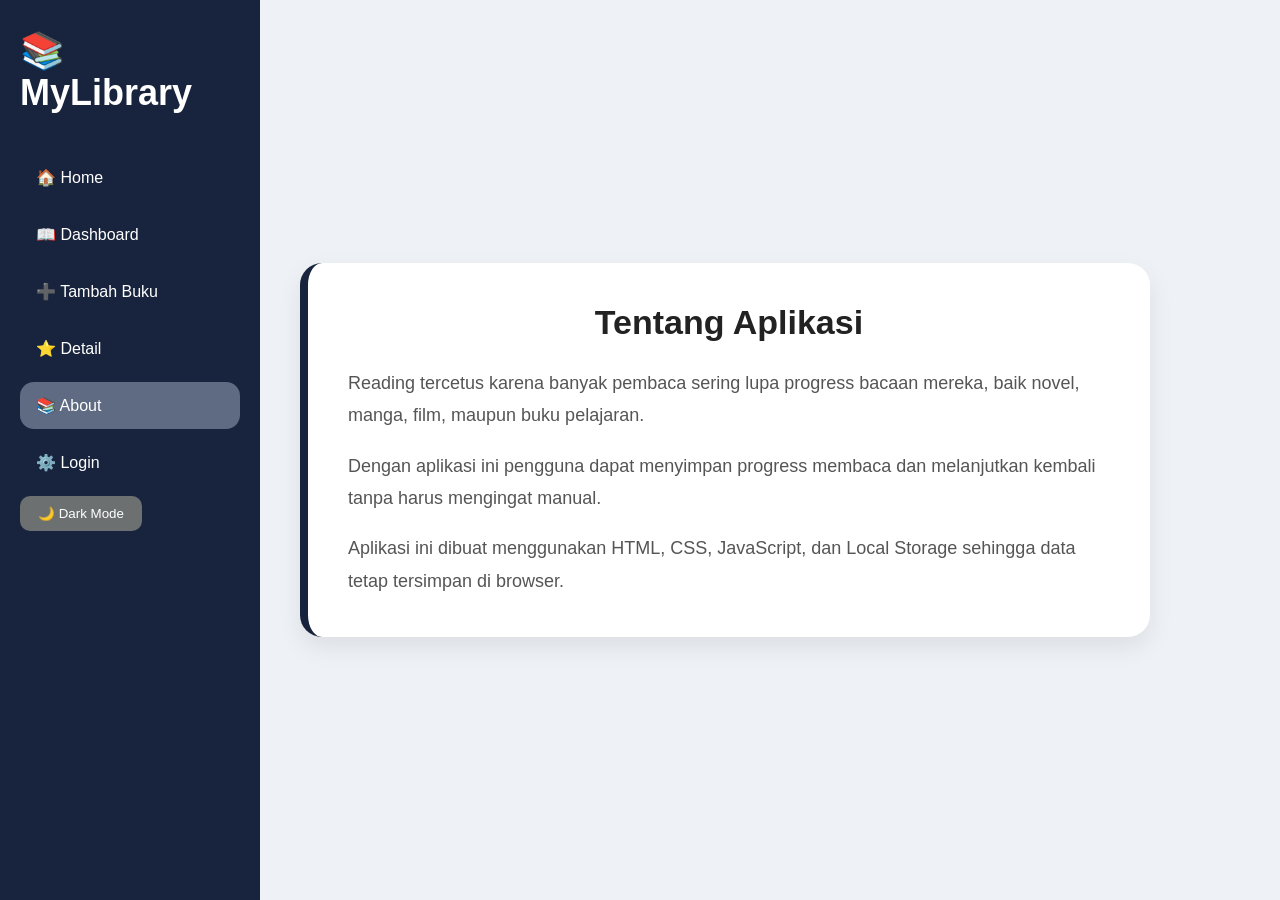
==== about.html @ d9b894ba "fix bug dark mode 	modified:   about.html 	modified:   add-book.html 	modified:   assets/css/style.c" ====
<!DOCTYPE html>
<html lang="id">

<head>
    <meta charset="UTF-8">
    <meta name="viewport" content="width=device-width, initial-scale=1.0">
    <title>About Reading</title>

    <link rel="stylesheet" href="assets/css/style.css">
</head>

<body class="about-page">

    <!-- Sidebar -->
    <div class="sidebar">

        <h1 class="logo">📚 MyLibrary</h1>

        <a href="index.html" class="menu">
            🏠 Home
        </a>

        <a href="dashboard.html" class="menu">
            📖 Dashboard
        </a>

        <a href="add-book.html" class="menu">
            ➕ Tambah Buku
        </a>

        <a href="detail-book.html" class="menu">
            ⭐ Detail
        </a>

        <a href="about.html" class="menu active">
            📚 About
        </a>

        <a href="login.html" class="menu">
            ⚙️ Login
        </a>
        
        <button class="dark-btn" onclick="toggleDarkMode()">
      🌙 Dark Mode
    </button>

    </div>

    <!-- Main Content -->
    <div class="main-content">

        <div class="about-container">

            <div class="about-card">

                <h2>Tentang Aplikasi</h2>

                <p>
                    Reading tercetus karena banyak pembaca sering lupa
                    progress bacaan mereka, baik novel, manga,
                    film, maupun buku pelajaran.
                </p>

                <p>
                    Dengan aplikasi ini pengguna dapat menyimpan
                    progress membaca dan melanjutkan kembali
                    tanpa harus mengingat manual.
                </p>

                <p>
                    Aplikasi ini dibuat menggunakan HTML, CSS,
                    JavaScript, dan Local Storage sehingga data
                    tetap tersimpan di browser.
                </p>

            </div>

        </div>

    </div>
    <script src="assets/js/script.js"></script>

</body>
---- assets/css/style.css ----
/* ========= GLOBAL / SEMUA HALAMAN ========= */

* {
  margin: 0;
  padding: 0;
  box-sizing: border-box;
   
}

body {
  margin: 0;
  font-family: 'Poppins', sans-serif;
  background: #f4f4f4;
  color: #222;
  transition: background 0.3s ease, color 0.3s ease;
}
a {
  text-decoration: none;
}

button {
  cursor: pointer;
}



/* ========= NAVBAR / SEMUA HALAMAN ========= */

.navbar {
  background: #6d7071;
  color: #090450;
  padding: 18px 8%;
  display: flex;
  justify-content: space-between;
  align-items: center;
}

.navbar h1 {
  font-size: 24px;
}

.navbar a {
  color: #4b4c51;
  margin-left: 20px;
  font-weight: bold;
}

.navbar a:hover {
  color: #ffd166;
}

/* ========= index.html ========= */
body {
  margin: 0;
  font-family: sans-serif;
  background: #f4f4f4;
}

.sidebar {
  width: 250px;
  height: 100vh;
  background: #162447;
  position: fixed;
  left: 0;
  top: 0;
  padding: 20px;
}

.main-content.home-page {
  margin-left: 250px;              
  width: calc(100% - 250px);
  display: flex;
  flex-direction: column;          
  align-items: center;             
  padding: 60px 40px;
  gap: 40px;                       
}

.hero {
  width: 100%;
  max-width: 900px;                
  background: linear-gradient(135deg, #f6f3ee, #d8c3a5);
  padding: 50px 40px;
  border-radius: 22px;             
  text-align: center;
  box-shadow: 0 10px 25px rgba(0,0,0,0.05);
}

.hero-text {
  max-width: 800px;
  margin: 0 auto;
}

.hero h2 {
  font-size: 48px;                
  line-height: 1.2;
  margin-bottom: 20px;
  color: #1f2a44;
}

.hero p {
  font-size: 18px;                
  line-height: 1.6;
  margin-bottom: 30px;
  color: #444;
}

.btn {
  display: inline-block;
  background: #162447;             
  color: white;
  padding: 14px 35px;
  border-radius: 30px;
  text-decoration: none;
  font-weight: bold;
}

.features {
  width: 100%;
  max-width: 900px;
  display: flex;
  justify-content: center;
  gap: 20px;
  flex-wrap: wrap;                 
  padding: 0;                      
}

.card {
  flex: 1;
  min-width: 250px;                
  max-width: 280px;
  min-height: 200px;
  background: white;
  padding: 25px;
  border-radius: 20px;
  box-shadow: 0 5px 15px rgba(0,0,0,0.08);
}
.card h3 {
  margin-bottom: 12px; 
}
.card p {
  line-height: 1.5;
}

/* ========= ANIMASI INDEX ========= */

/* hero muncul perlahan */
.hero-text {
  animation: fadeUp 1s ease;
}

/* animasi title */
.hero h2 {
  animation: slideDown 1s ease;
}

/* animasi paragraf */
.hero p {
  animation: fadeIn 1.5s ease;
}

/* tombol animasi */
.btn {
  display: inline-block;
  transition: 0.3s;
  animation: zoomIn 1.2s ease;
}

.btn:hover {
  transform: translateY(-4px) scale(1.05);
  box-shadow: 0 8px 18px rgba(0,0,0,0.2);
}

/* animasi card */
.card {
  transition: 0.4s;
  animation: fadeUp 1s ease;
}

.card:hover {
  transform: translateY(-10px);
  box-shadow: 0 12px 24px rgba(0,0,0,0.15);
}

/* animasi muncul bergantian */
.features .card:nth-child(1) {
  animation-delay: 0.2s;
}

.features .card:nth-child(2) {
  animation-delay: 0.4s;
}

.features .card:nth-child(3) {
  animation-delay: 0.6s;
}

.features .card:nth-child(4) {
  animation-delay: 0.8s;
}

/* supaya delay bekerja */
.features .card {
  opacity: 0;
  animation-fill-mode: forwards;
}


/* ========= KEYFRAMES ========= */

/* fade naik */
@keyframes fadeUp {

  from {
    opacity: 0;
    transform: translateY(40px);
  }

  to {
    opacity: 1;
    transform: translateY(0);
  }
}

/* fade biasa */
@keyframes fadeIn {

  from {
    opacity: 0;
  }

  to {
    opacity: 1;
  }
}

/* slide dari atas */
@keyframes slideDown {

  from {
    opacity: 0;
    transform: translateY(-40px);
  }

  to {
    opacity: 1;
    transform: translateY(0);
  }
}

/* zoom */
@keyframes zoomIn {

  from {
    opacity: 0;
    transform: scale(0.8);
  }

  to {
    opacity: 1;
    transform: scale(1);
  }
}


/* ========= login.html ========= */

body.login-page {
  min-height: 100vh;
  background: linear-gradient(135deg, #57595a, #6d7071);
  display: flex;
  justify-content: center;
  align-items: center;
  overflow: hidden;
}

.auth-container {
  position: relative;
  width: 850px;
  height: 520px;
  background: white;
  border-radius: 30px;
  overflow: hidden;
  box-shadow: 0 20px 45px rgba(0, 0, 0, 0.18);
}

.form-box {
  position: absolute;
  top: 0;
  width: 50%;
  height: 100%;
  background: white;
  display: flex;
  justify-content: center;
  align-items: center;
  transition: 0.6s ease-in-out;
}

.form-box form {
  width: 80%;
  text-align: center;
}

.form-box h1 {
  margin-bottom: 25px;
  color: #222;
}

.form-box input {
  width: 100%;
  padding: 14px 18px;
  margin: 9px 0;
  border: none;
  outline: none;
  border-radius: 12px;
  background: #f1f1f1;
}



.form-box button:hover,
.toggle-panel button:hover {
  transform: scale(1.05);
}

.sign-in {
  left: 0;
  z-index: 2;
}

.sign-up {
  left: 0;
  opacity: 0;
  z-index: 1;
}

.auth-container.active .sign-in {
  transform: translateX(100%);
  opacity: 0;
}

.auth-container.active .sign-up {
  transform: translateX(100%);
  opacity: 1;
  z-index: 5;
}

.toggle-box {
  position: absolute;
  left: 50%;
  width: 50%;
  height: 100%;
  overflow: hidden;
  transition: 0.6s ease-in-out;
  z-index: 10;
  border-radius: 120px 0 0 120px;
}

.auth-container.active .toggle-box {
  transform: translateX(-100%);
  border-radius: 0 120px 120px 0;
}

.toggle-panel {
  position: absolute;
  width: 100%;
  height: 100%;
  background: linear-gradient(135deg, #6d7071, #6d7071);
  color: white;
  display: flex;
  flex-direction: column;
  justify-content: center;
  align-items: center;
  text-align: center;
  padding: 40px;
  transition: 0.6s ease-in-out;
}

.toggle-panel h1 {
  font-size: 34px;
  margin-bottom: 15px;
}

.toggle-panel p {
  line-height: 1.6;
  margin-bottom: 10px;
}

.toggle-panel button {
  background: #ffd166;
  color: #222;
}

.toggle-left {
  transform: translateX(-100%);
}

.auth-container.active .toggle-left {
  transform: translateX(0);
}

.toggle-right {
  right: 0;
  transform: translateX(0);
}

.auth-container.active .toggle-right {
  transform: translateX(100%);
}

.message {
  margin-top: 12px;
  font-size: 14px;
}

.success {
  color: green;
}

.error {
  color: red;
}

@media (max-width: 768px) {
  .auth-container {
    width: 92%;
    height: 620px;
  }

  .form-box {
    width: 100%;
    height: 65%;
  }

  .sign-in,
  .sign-up {
    left: 0;
  }

  .auth-container.active .sign-in {
    transform: translateY(100%);
  }

  .auth-container.active .sign-up {
    transform: translateY(100%);
  }

  .toggle-box {
    left: 0;
    top: 65%;
    width: 100%;
    height: 35%;
    border-radius: 80px 80px 0 0;
  }

  .auth-container.active .toggle-box {
    transform: translateY(-185%);
    border-radius: 0 0 80px 80px;
  }
}
/* ========= LOGIN BUTTON FIX ========= */

.form-box button {
  width: 100%;
  padding: 14px;
  margin-top: 15px;

  border: none;
  border-radius: 12px;

  background: #162447;
  color: white;

  font-size: 16px;
  font-weight: 600;

  cursor: pointer;

  transition: all 0.3s ease;
  letter-spacing: 0.5px;
}

/* hover login button */
.form-box button:hover {
  background: #243252;
  transform: translateY(-2px);
  box-shadow: 0 8px 18px rgba(0,0,0,0.15);
}

/* active click */
.form-box button:active {
  transform: scale(0.98);
}
/* ========= SIGN UP BUTTON (TEMPLATE PANEL) ========= */

.toggle-panel button {
  margin-top: 20px;
  padding: 12px 28px;

  border: none;
  border-radius: 30px;

  background: linear-gradient(135deg, #ffd166, #ffb703);
  color: #1a1a1a;

  font-size: 15px;
  font-weight: 700;
  letter-spacing: 0.5px;

  cursor: pointer;

  transition: all 0.3s ease;

  box-shadow: 0 10px 20px rgba(255, 209, 102, 0.25);
}
.toggle-panel button:hover {
  transform: translateY(-3px) scale(1.05);
  box-shadow: 0 14px 30px rgba(255, 209, 102, 0.35);
  filter: brightness(1.05);
}
/* ========= dashboard.html ========= */

* {
  margin: 0;
  padding: 0;
  box-sizing: border-box;
  font-family: 'Poppins', sans-serif;
}

body {
  display: flex;
  background: #f3f5f9;
  color: #1e293b;
  transition: 0.3s ease;
}


.sidebar {
  width: 260px;
  min-height: 100vh;
  background: #1e293b;
  padding: 25px;
  color: white;
  position: fixed;
  left: 0;
  top: 0;
}

.logo {
  font-size: 30px;
  font-weight: 700;
  margin-bottom: 35px;
}

.menu {
  display: flex;
  align-items: center;
  gap: 12px;
  padding: 14px 16px;
  margin-bottom: 10px;
  border-radius: 12px;
  color: white;
  text-decoration: none;
  transition: 0.25s;
}

.menu:hover,
.menu.active {
  background: linear-gradient(135deg, #4b5563, #6b7280);
}

.main {
  margin-left: 260px;
  width: calc(100% - 260px);
  padding: 30px;
}

.topbar {
  display: flex;
  justify-content: space-between;
  align-items: center;
  background: white;
  padding: 22px 28px;
  border-radius: 22px;
  margin-bottom: 25px;
  box-shadow: 0 10px 25px rgba(0,0,0,0.05);
}



.topbar h2 {
  font-size: 28px;
}


.cards {
  display: grid;
  grid-template-columns: repeat(auto-fit, minmax(220px, 1fr));
  gap: 20px;
  margin-bottom: 30px;
}

.card {
  background: white;
  border-radius: 22px;
  padding: 25px;
  box-shadow: 0 10px 25px rgba(0,0,0,0.05);
  position: relative;
  overflow: hidden;
  transition: 0.3s;
}

.card:hover {
  transform: translateY(-5px);
}

.card::before {
  content: "";
  width: 8px;
  height: 100%;
  position: absolute;
  left: 0;
  top: 0;
}

.green::before { background: #4b5563; }
.blue::before { background: #6b7280; }
.orange::before { background: #9ca3af; }
.pink::before { background: #374151; }

.card h1 {
  font-size: 38px;
  margin-bottom: 10px;
}

.table-section {
  background: white;
  padding: 25px;
  border-radius: 22px;
  box-shadow: 0 10px 25px rgba(0,0,0,0.05);
  margin-bottom: 30px;
}

.section-title {
  display: flex;
  justify-content: space-between;
  align-items: center;
  margin-bottom: 20px;
}

.search-box {
  width: 100%;
  padding: 14px 18px;
  border-radius: 14px;
  border: 1px solid #dbe3ef;
  margin-bottom: 20px;
  font-size: 15px;
}

table {
  width: 100%;
  border-collapse: collapse;
  overflow: hidden;
  border-radius: 16px;
}

th {
  background: linear-gradient(135deg, #4b5563, #6b7280);
  color: white;
  padding: 16px;
  text-align: left;
}

td {
  padding: 16px;
  border-bottom: 1px solid #e2e8f0;
}

tr:hover {
  background: rgba(107,114,128,0.08);
}

.book {
  display: flex;
  align-items: center;
  gap: 14px;
}

.book img {
  width: 55px;
  height: 75px;
  border-radius: 10px;
  object-fit: cover;
}

.badge {
  padding: 7px 12px;
  border-radius: 30px;
  font-size: 12px;
  font-weight: 600;
  display: inline-block;
}

.done {
  background: rgba(75,85,99,0.15);
  color: #4b5563;
}

.reading {
  background: rgba(107,114,128,0.15);
  color: #6b7280;
}

.wishlist {
  background: rgba(156,163,175,0.18);
  color: #6b7280;
}

.actions button {
  border: none;
  background: #e2e8f0;
  width: 36px;
  height: 36px;
  border-radius: 10px;
  margin-right: 8px;
  cursor: pointer;
  transition: 0.2s;
}

.actions button:hover {
  transform: scale(1.08);
}

.charts {
  display: grid;
  grid-template-columns: repeat(auto-fit, minmax(300px, 1fr));
  gap: 20px;
}

.chart-box {
  background: white;
  padding: 25px;
  border-radius: 22px;
  box-shadow: 0 10px 25px rgba(0,0,0,0.05);
}

.progress-wrap {
  margin-top: 8px;
}

.progress-bar {
  width: 100%;
  height: 10px;
  background: #e2e8f0;
  border-radius: 20px;
  overflow: hidden;
  margin-top: 8px;
}

.progress {
  height: 100%;
  background: linear-gradient(90deg, #4b5563, #6b7280);
}

@media(max-width: 900px) {
  .sidebar {
    width: 100%;
    min-height: auto;
    position: relative;
  }

  body {
    flex-direction: column;
  }

  .main {
    margin-left: 0;
    width: 100%;
  }

  .topbar {
    flex-direction: column;
    gap: 16px;
    align-items: flex-start;
  }

  table {
    display: block;
    overflow-x: auto;
  }
}


/* ========= add-book.html ========= */

.form-card {
  background: white;
  padding: 30px;
  border-radius: 18px;
  box-shadow: 0 5px 15px rgba(0,0,0,0.08);
}

.form-card h2 {
  text-align: center;
  margin-bottom: 20px;
}

.form-card input,
.form-card select {
  width: 100%;
  padding: 12px;
  margin: 10px 0;
  border-radius: 10px;
  border: 1px solid #ccc;
}

.form-card button {
  width: 100%;
  padding: 12px;
  background: #6d7071;
  color: white;
  border: none;
  border-radius: 10px;
  margin-top: 10px;
}

.form-card button:hover {
  background: #6d7071;
}
  /* SELECT */

.form-card select {

  width: 100%;
  padding: 15px;

  margin-bottom: 18px;

  border: 1px solid #dcdcdc;
  border-radius: 12px;

  font-size: 16px;

  outline: none;

  background: white;

  transition: 0.3s;
}

.form-card select:focus {

  border-color: #18243d;

  box-shadow:
    0 0 5px rgba(24,36,61,0.2);
}


/* ========= about.html ========= */

body.about-page{
  background:#eef1f5;
  min-height:100vh;
  font-family:Poppins,sans-serif;
}

/* SIDEBAR */
.sidebar{
  width:260px;
  height:100vh;
  background:#18243d;
  position:fixed;
  top:0;
  left:0;
  padding:30px 20px;
}

.logo{
  color:white;
  margin-bottom:40px;
  font-size:36px;
}

.menu{
  display:block;
  color:white;
  text-decoration:none;
  padding:14px 16px;
  margin:10px 0;
  border-radius:14px;
  transition:0.3s;
  font-weight:500;
}

.menu:hover,
.menu.active{
  background:#5f6b82;
}

/* MAIN CONTENT */
.main-content{
  margin-left:260px;
  min-height:100vh;

  display:flex;
  justify-content:center;
  align-items:center;

  padding:40px;
}

/* ABOUT CONTAINER */
.about-container{
  width:100%;
  display:flex;
  justify-content:center;
}

/* CARD */
.about-card{
  width:100%;
  max-width:850px;

  background:white;
  padding:40px;
  border-radius:22px;

  box-shadow:0 10px 25px rgba(0,0,0,0.08);

  border-left:8px solid #18243d;

  transition:0.3s;
}

.about-card:hover{
  transform:translateY(-4px);
}

.about-card h2{
  text-align:center;
  font-size:34px;
  margin-bottom:25px;
  color:#222;
}

.about-card p{
  margin-top:18px;
  font-size:18px;
  line-height:1.8;
  color:#555;
}


}

.dark-btn:hover{
  transform:scale(1.03);
  background:#243252;
}

/* RESPONSIVE */
@media (max-width:768px){

  .sidebar{
    width:100%;
    height:auto;
    position:relative;
  }

  .main-content{
    margin-left:0;
    padding:20px;
  }

  .about-card{
    padding:25px;
  }

  .about-card h2{
    font-size:28px;
  }

  .about-card p{
    font-size:16px;
  }
}


/* ========= PASSWORD BOX ========= */

.password-box {
  position: relative;
}

.password-box span {
  position: absolute;
  right: 15px;
  top: 50%;
  transform: translateY(-50%);
  cursor: pointer;
}

/* ========= RESPONSIVE / MOBILE ========= */

@media (max-width: 768px) {

  .navbar {
    flex-direction: column;
    gap: 12px;
  }

  .hero h2 {
    font-size: 32px;
  }

  .features {
    grid-template-columns: 1fr;
  }

}

/* ADD BOOK PAGE */
body.add-book-page {
  background: #eef1f5;
  min-height: 100vh;
  display: flex; 
}

/* MAIN CONTENT  */
body.add-book-page .main-content {
  margin-left: 260px;          
  width: calc(100% - 260px);   
  min-height: 100vh;           
  
  display: flex;
  justify-content: center;    
  align-items: center;        
  
  padding: 40px;              
}

/* CONTAINER */
.add-book-container {
  width: 100%;
  display: flex;
  justify-content: center;     
  align-items: center;
}

/* FORM CARD */
.form-card {
  width: 100%;
  max-width: 500px;           
  background: white;
  padding: 40px;
  border-radius: 22px;
  box-shadow: 0 10px 25px rgba(0,0,0,0.08);
  border-left: 8px solid #18243d;
}

/* INPUT */
.form-card input{
  width:100%;
  padding:15px;

  margin-bottom:18px;

  border:1px solid #dcdcdc;
  border-radius:12px;

  font-size:16px;

  outline:none;

  transition:0.3s;
}

.form-card input:focus{
  border-color:#18243d;
  box-shadow:0 0 5px rgba(24,36,61,0.2);
}

/* BUTTON */
.form-card button{
  width:100%;

  padding:15px;

  border:none;
  border-radius:12px;

  background:#18243d;
  color:white;

  font-size:16px;
  font-weight:bold;

  cursor:pointer;

  transition:0.3s;
}

.form-card button:hover{
  background:#243252;
  transform:translateY(-2px);
}
.dark-btn {
  padding: 10px 18px;
  border: none;
  border-radius: 10px;
  background: #6d7071;
  color: white;
  cursor: pointer;
  transition: 0.3s;
}

.dark-btn:hover {
  transform: scale(1.03);
  background: #243252;
}

/* RESPONSIVE */
@media (max-width:768px){

  .sidebar{
    width:100%;
    height:auto;
    position:relative;
  }

  .main-content{
    margin-left:0;
    padding:20px;
  }

  .form-card{
    padding:25px;
  }

  .form-card h2{
    font-size:26px;
  }
}

/* =========================
   DETAIL PAGE (KODE BARU)
========================= */

body.detail-page {
  background: #eef1f5;
  min-height: 100vh;
  display: flex;
}

/* MAIN CONTENT */
body.detail-page .main-content {
  margin-left: 260px;          
  width: calc(100% - 260px);   
  min-height: 100vh;           

  display: flex;
  justify-content: center;     
  align-items: center;         

  padding: 40px;               
}

/* CONTAINER */
body.detail-page .detail-container {
  width: 100%;
  display: flex;
  justify-content: center;
  align-items: center;
}

/* CARD  */
.detail-card {
  width: 100%;
  max-width: 500px;            
  background: white;
  padding: 40px;
  border-radius: 24px;         
  box-shadow: 0 12px 30px rgba(0, 0, 0, 0.06); 
  border-left: 8px solid #18243d; 
}

.detail-card h2 {
  text-align: center;
  margin-bottom: 15px;
  font-size: 30px;
  color: #18243d;
  font-weight: bold;
}

.detail-card hr {
  margin-bottom: 25px;
  border: none;
  height: 2px;
  background: #e5e7eb;        
}

/* DETAIL ITEM */
.detail-item {
  display: flex;
  justify-content: space-between;
  align-items: center;
  padding: 14px 0;
  border-bottom: 1px solid #f1f5f9; 
  font-size: 16px;
}

.detail-item span {
  color: #64748b;              
  font-weight: 500;
}

.detail-item strong {
  color: #18243d;
  font-weight: 600;
}

/* BUTTON AREA */
.aksi {
  display: flex;
  gap: 15px;
  margin-top: 30px;
}

/* BUTTON EDIT & HAPUS */
.btn-edit,
.btn-hapus {
  flex: 1;
  padding: 13px;
  border: none;
  border-radius: 12px;
  font-weight: bold;
  font-size: 15px;
  cursor: pointer;
  transition: all 0.3s ease;
  color: white;
}

.btn-edit {
  background: #f59e0b;        
}

.btn-edit:hover {
  background: #d97706;
  transform: translateY(-2px);
  box-shadow: 0 5px 12px rgba(217, 119, 6, 0.2);
}

.btn-hapus {
  background: #ef4444;        
}

.btn-hapus:hover {
  background: #dc2626;
  transform: translateY(-2px);
  box-shadow: 0 5px 12px rgba(220, 38, 38, 0.2);
}

/* BACK BUTTON */
.btn-kembali {
  display: block;
  margin-top: 20px;
  text-align: center;
  text-decoration: none;
  padding: 13px;
  border-radius: 12px;
  background: #18243d;
  color: white;
  font-weight: bold;
  font-size: 15px;
  transition: all 0.3s ease;
}

.btn-kembali:hover {
  background: #243252;
  transform: translateY(-2px);
  box-shadow: 0 5px 12px rgba(24, 36, 61, 0.2);
}

/* RESPONSIVE */
@media (max-width:768px){

  .sidebar{
    width:100%;
    height:auto;
    position:relative;
  }

  .main-content{
    margin-left:0;
    padding:20px;
  }

  .detail-card{
    padding:25px;
  }

  .detail-item{
    flex-direction:column;
    align-items:flex-start;
    gap:8px;
  }

  .aksi{
    flex-direction:column;
  }
}



/* ========= DARK MODE FINAL ========= */

body.dark-mode {
  background: #121212 !important;
  color: #e5e5e5 !important;
}

/* container utama */
body.dark-mode .navbar,
body.dark-mode .topbar,
body.dark-mode .table-section,
body.dark-mode .chart-box,
body.dark-mode .form-card,
body.dark-mode .about-card,
body.dark-mode .detail-card,
body.dark-mode .hero,
body.dark-mode .auth-container,
body.dark-mode .toggle-panel,
body.dark-mode .card {
  background: #1e1e1e !important;
  color: #e5e5e5 !important;
}

/* sidebar */
body.dark-mode .sidebar {
  background: #111827 !important;
}

/* text */
body.dark-mode h1,
body.dark-mode h2,
body.dark-mode h3,
body.dark-mode p,
body.dark-mode span,
body.dark-mode label,
body.dark-mode strong {
  color: #e5e5e5 !important;
}

/* input */
body.dark-mode input,
body.dark-mode select,
body.dark-mode textarea {
  background: #2a2a2a !important;
  color: white !important;
  border: 1px solid #444 !important;
}

/* table */
body.dark-mode table {
  background: #1e1e1e !important;
}

body.dark-mode th {
  background: #374151 !important;
  color: white !important;
}

body.dark-mode td {
  border-color: #333 !important;
}

/* button */
body.dark-mode .btn,
body.dark-mode .dark-btn,
body.dark-mode .form-card button {
  background: #374151 !important;
  color: white !important;
}
/* hover menu */
body.dark-mode .menu:hover,
body.dark-mode .menu.active {
  background: #374151 !important;
}
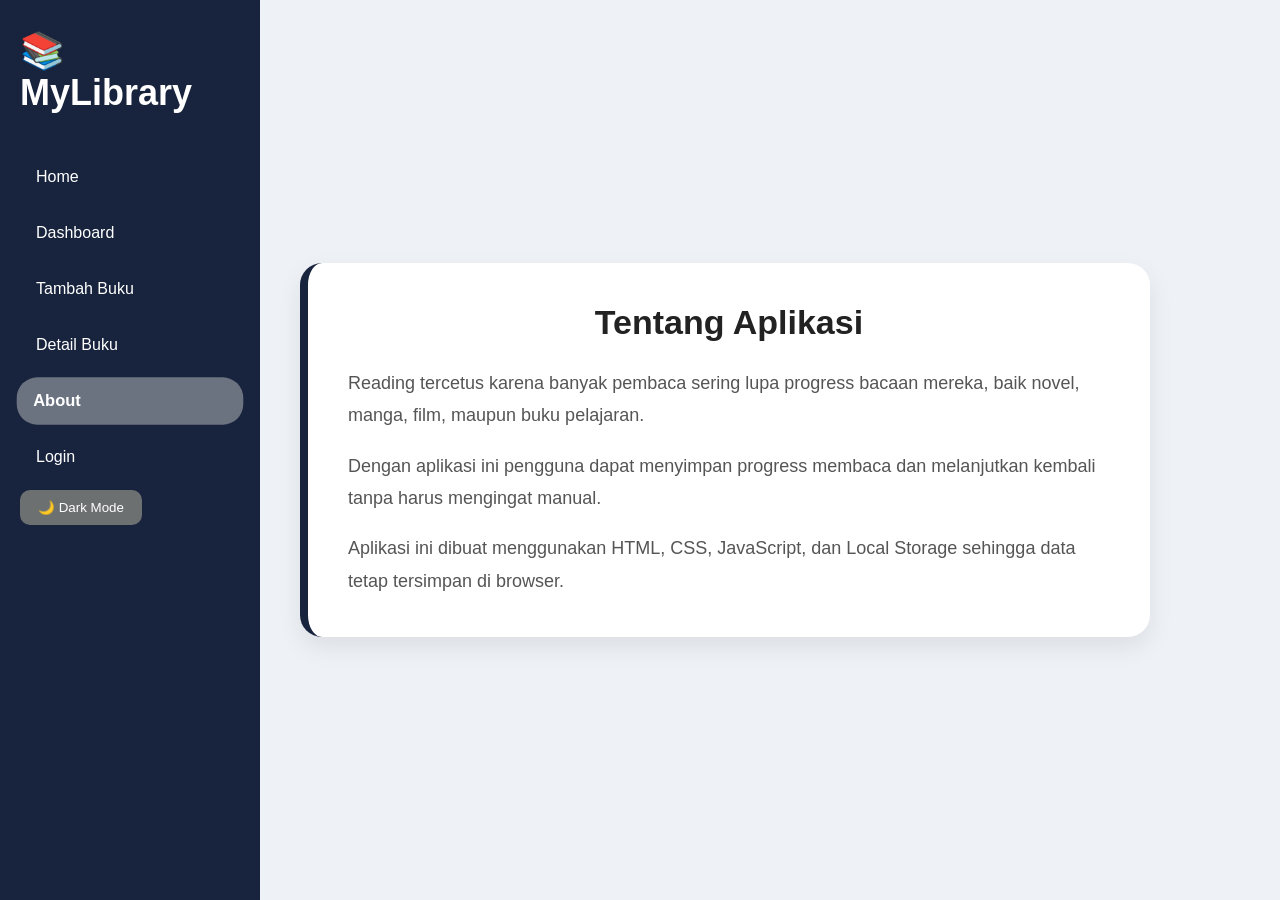
==== commit 993f8218: "perbaikan dashboard" ====
--- a/about.html
+++ b/about.html
@@ -17,27 +17,27 @@
         <h1 class="logo">📚 MyLibrary</h1>
 
         <a href="index.html" class="menu">
-            🏠 Home
+            Home
         </a>
 
         <a href="dashboard.html" class="menu">
-            📖 Dashboard
+            Dashboard
         </a>
 
         <a href="add-book.html" class="menu">
-            ➕ Tambah Buku
+            Tambah Buku
         </a>
 
         <a href="detail-book.html" class="menu">
-            ⭐ Detail
+            Detail Buku
         </a>
 
         <a href="about.html" class="menu active">
-            📚 About
+            About
         </a>
 
         <a href="login.html" class="menu">
-            ⚙️ Login
+            Login
         </a>
         
         <button class="dark-btn" onclick="toggleDarkMode()">
--- a/assets/css/style.css
+++ b/assets/css/style.css
@@ -518,6 +518,8 @@
   box-shadow: 0 14px 30px rgba(255, 209, 102, 0.35);
   filter: brightness(1.05);
 }
+
+
 /* ========= dashboard.html ========= */
 
 * {
@@ -558,15 +560,21 @@
   gap: 12px;
   padding: 14px 16px;
   margin-bottom: 10px;
-  border-radius: 12px;
+  border-radius: 20px;
   color: white;
   text-decoration: none;
   transition: 0.25s;
-}
-
-.menu:hover,
+  font-weight: 500;
+}
+
+/* MENU AKTIF */
 .menu.active {
-  background: linear-gradient(135deg, #4b5563, #6b7280);
+  background: #6b7280;
+}
+
+/* HOVER */
+.menu:hover {
+  background: #4b5563;
 }
 
 .main {
@@ -717,14 +725,68 @@
 }
 
 .actions button {
+
   border: none;
-  background: #e2e8f0;
-  width: 36px;
-  height: 36px;
-  border-radius: 10px;
-  margin-right: 8px;
+
+  padding: 10px 16px;
+
+  border-radius: 12px;
+
   cursor: pointer;
-  transition: 0.2s;
+
+  transition: 0.25s ease;
+
+  font-size: 13px;
+
+  font-weight: 600;
+
+  color: white;
+
+  min-width: 80px;
+}
+
+/* DETAIL BUTTON */
+
+.btn-detail {
+
+  background: linear-gradient(
+    135deg,
+    #4b5563,
+    #6b7280
+  );
+}
+
+.btn-detail:hover {
+
+  transform: translateY(-2px);
+
+  opacity: 0.9;
+}
+
+.btn-detail:hover {
+  background: #4b5563 !important;
+}
+
+/* DELETE BUTTON */
+
+.btn-delete {
+
+  background: linear-gradient(
+    135deg,
+    #ef4444,
+    #dc2626
+  );
+}
+
+.btn-delete:hover {
+
+  transform: translateY(-2px);
+
+  opacity: 0.9;
+}
+
+.btn-delete:hover {
+  background: #dc2626 !important;
 }
 
 .actions button:hover {
@@ -760,6 +822,58 @@
 .progress {
   height: 100%;
   background: linear-gradient(90deg, #4b5563, #6b7280);
+}
+
+#undoBox {
+  margin-bottom: 18px;
+}
+
+.undo-alert {
+  background: #1e293b;
+  color: white;
+
+  padding: 14px 18px;
+
+  border-radius: 14px;
+
+  display: flex;
+  justify-content: space-between;
+  align-items: center;
+
+  animation: fadeIn 0.3s ease;
+}
+
+.undo-alert button {
+  background: white;
+  color: #1e293b;
+
+  border: none;
+
+  padding: 8px 14px;
+
+  border-radius: 10px;
+
+  cursor: pointer;
+
+  font-weight: 600;
+}
+
+.undo-alert button:hover {
+  opacity: 0.85;
+}
+
+@keyframes fadeIn {
+
+  from {
+    opacity: 0;
+    transform: translateY(-5px);
+  }
+
+  to {
+    opacity: 1;
+    transform: translateY(0);
+  }
+
 }
 
 @media(max-width: 900px) {
@@ -893,9 +1007,14 @@
   font-weight:500;
 }
 
-.menu:hover,
 .menu.active{
-  background:#5f6b82;
+  background:#6b7280;
+  border-radius:20px;
+}
+
+.menu:hover{
+  background:#4b5563;
+  border-radius:20px;
 }
 
 /* MAIN CONTENT */
@@ -1320,39 +1439,49 @@
   color: #e5e5e5 !important;
 }
 
-/* container utama */
-body.dark-mode .navbar,
+/* CARD & CONTAINER */
 body.dark-mode .topbar,
 body.dark-mode .table-section,
 body.dark-mode .chart-box,
 body.dark-mode .form-card,
 body.dark-mode .about-card,
 body.dark-mode .detail-card,
-body.dark-mode .hero,
-body.dark-mode .auth-container,
-body.dark-mode .toggle-panel,
-body.dark-mode .card {
-  background: #1e1e1e !important;
+body.dark-mode .card,
+body.dark-mode .auth-container {
+  background-color: #1e1e1e !important;
   color: #e5e5e5 !important;
 }
 
-/* sidebar */
+/* HERO */
+body.dark-mode .hero {
+  background: linear-gradient(135deg, #1f2937, #111827) !important;
+  color: white !important;
+}
+
+/* TOGGLE PANEL LOGIN */
+body.dark-mode .toggle-panel {
+  background: linear-gradient(135deg, #111827, #1f2937) !important;
+  color: white !important;
+}
+
+/* SIDEBAR */
 body.dark-mode .sidebar {
   background: #111827 !important;
 }
 
-/* text */
+/* TEXT */
 body.dark-mode h1,
 body.dark-mode h2,
 body.dark-mode h3,
 body.dark-mode p,
 body.dark-mode span,
 body.dark-mode label,
-body.dark-mode strong {
+body.dark-mode strong,
+body.dark-mode a {
   color: #e5e5e5 !important;
 }
 
-/* input */
+/* INPUT */
 body.dark-mode input,
 body.dark-mode select,
 body.dark-mode textarea {
@@ -1361,7 +1490,7 @@
   border: 1px solid #444 !important;
 }
 
-/* table */
+/* TABLE */
 body.dark-mode table {
   background: #1e1e1e !important;
 }
@@ -1375,15 +1504,27 @@
   border-color: #333 !important;
 }
 
-/* button */
+/* BUTTON */
 body.dark-mode .btn,
 body.dark-mode .dark-btn,
 body.dark-mode .form-card button {
   background: #374151 !important;
   color: white !important;
 }
-/* hover menu */
+
+/* MENU */
 body.dark-mode .menu:hover,
 body.dark-mode .menu.active {
   background: #374151 !important;
+}
+
+/* TAMBAHAN */
+.menu {
+  font-weight: 500;
+  transform: scale(1);
+}
+
+.menu.active {
+  font-weight: 700;
+  transform: scale(1.03);
 }
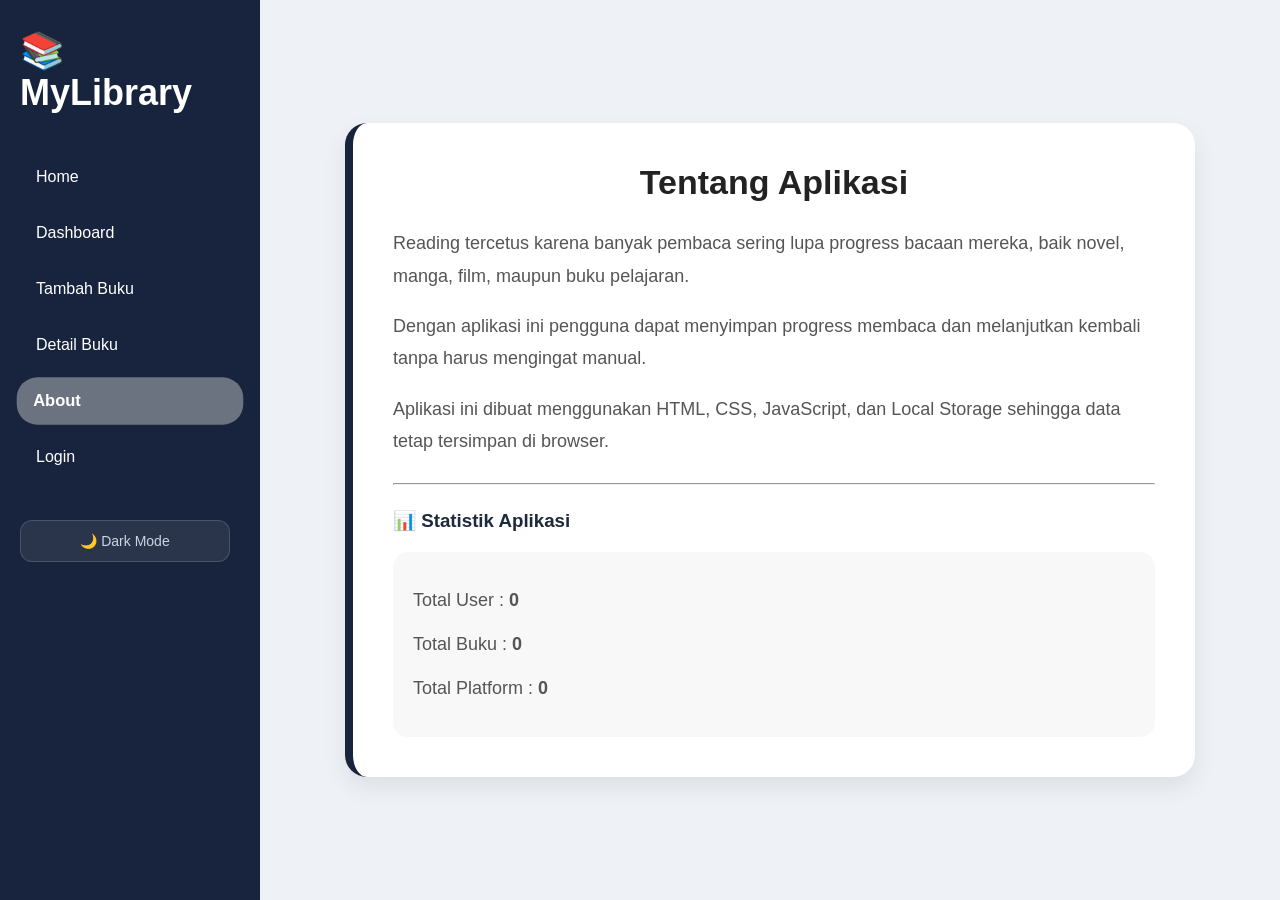
==== commit 4e2372e7: "tambah fitur" ====
--- a/about.html
+++ b/about.html
@@ -73,6 +73,23 @@
                     tetap tersimpan di browser.
                 </p>
 
+                <hr style="margin:25px 0;">
+
+                <h3>📊 Statistik Aplikasi</h3>
+
+                <div class="about-stats">
+
+                <p>Total User :
+                <strong id="totalUser">0</strong></p>
+
+                <p>Total Buku :
+                <strong id="totalBook">0</strong></p>
+
+                <p>Total Platform :
+                <strong id="totalPlatform">0</strong></p>
+
+                </div>
+
             </div>
 
         </div>
--- a/assets/css/style.css
+++ b/assets/css/style.css
@@ -79,7 +79,7 @@
 .hero {
   width: 100%;
   max-width: 900px;                
-  background: linear-gradient(135deg, #f6f3ee, #d8c3a5);
+  background: linear-gradient(135deg, #f8fafc, #e2e8f0);
   padding: 50px 40px;
   border-radius: 22px;             
   text-align: center;
@@ -268,10 +268,28 @@
 body.login-page {
   min-height: 100vh;
   background: linear-gradient(135deg, #57595a, #6d7071);
+  overflow: hidden;
+ 
+}
+.login-wrapper {
+  margin-left: 260px;
+  width: calc(100% - 260px);
+  min-height: 100vh;
+
   display: flex;
   justify-content: center;
   align-items: center;
-  overflow: hidden;
+
+  padding: 30px;
+}
+@media (max-width: 768px) {
+
+  .login-wrapper {
+    margin-left: 0;
+    width: 100%;
+    padding: 20px;
+  }
+
 }
 
 .auth-container {
@@ -520,6 +538,13 @@
 }
 
 
+input::-ms-reveal,
+input::-ms-clear {
+  display: none;
+}
+.password-box span {
+  user-select: none;
+}
 /* ========= dashboard.html ========= */
 
 * {
@@ -1018,8 +1043,9 @@
 }
 
 /* MAIN CONTENT */
-.main-content{
+body.about-page .main-content{
   margin-left:260px;
+  width: calc(100% - 260px);
   min-height:100vh;
 
   display:flex;
@@ -1034,6 +1060,7 @@
   width:100%;
   display:flex;
   justify-content:center;
+  align-items:center;
 }
 
 /* CARD */
@@ -1225,18 +1252,28 @@
   transform:translateY(-2px);
 }
 .dark-btn {
-  padding: 10px 18px;
-  border: none;
-  border-radius: 10px;
-  background: #6d7071;
-  color: white;
+  display: flex;
+  align-items: center;
+  justify-content: center;
+  gap: 10px;
+  
+  width: calc(100% - 10px);
+  padding: 12px;
+  border-radius: 12px;
+  font-family: 'Poppins', sans-serif;
+  font-size: 14px;
+  font-weight: 500;
   cursor: pointer;
-  transition: 0.3s;
-}
-
+  transition: all 0.3s ease;
+  margin-top: 40px; 
+  background: rgba(255, 255, 255, 0.08);
+  border: 1px solid rgba(255, 255, 255, 0.15);
+  color: #cbd5e1;
+}
 .dark-btn:hover {
-  transform: scale(1.03);
-  background: #243252;
+  background: rgba(255, 255, 255, 0.18);
+  color: #ffffff;
+  transform: translateY(-2px); 
 }
 
 /* RESPONSIVE */
@@ -1527,4 +1564,130 @@
 .menu.active {
   font-weight: 700;
   transform: scale(1.03);
+}
+
+body.dark-mode {
+  background: #121212 !important;
+  color: #e5e5e5 !important;
+}
+
+/* CARD & CONTAINER */
+body.dark-mode .topbar,
+body.dark-mode .table-section,
+body.dark-mode .chart-box,
+body.dark-mode .form-card,
+body.dark-mode .about-card,
+body.dark-mode .detail-card,
+body.dark-mode .card,
+body.dark-mode .auth-container {
+  background-color: #1e1e1e !important;
+  color: #e5e5e5 !important;
+}
+/* ===== ABOUT PAGE FIX ===== */
+
+body.about-page {
+  display: block !important;
+}
+
+body.about-page .main-content {
+  margin-left: 260px;
+  width: calc(100% - 260px);
+  min-height: 100vh;
+
+  display: flex;
+  justify-content: center;
+  align-items: center;
+
+  padding: 40px;
+}
+
+body.about-page .about-container {
+  width: 100%;
+  display: flex;
+  justify-content: center;
+  align-items: center;
+}
+
+body.about-page .about-card {
+  max-width: 850px;
+  width: 100%;
+}
+
+/* ===== JAM ===== */
+#clock{
+
+font-size:18px;
+
+font-weight:bold;
+
+text-align:right;
+
+}
+
+/* ===== LAST LOGIN ===== */
+.last-login-box{
+    background:#ffffff;
+    margin:20px 0;
+    padding:15px 20px;
+    border-radius:15px;
+    box-shadow:0 5px 15px rgba(0,0,0,0.08);
+    font-size:15px;
+}
+
+body.dark-mode .last-login-box{
+    background:#1e1e1e;
+    color:#ffffff;
+}
+
+
+/* ===== REMINDER BOX ===== */
+.reminder-box{
+    background:#fff8db;
+    border-left:5px solid orange;
+    padding:15px;
+    margin-bottom:20px;
+    border-radius:12px;
+    font-weight:500;
+}
+
+body.dark-mode .reminder-box{
+    background:#3d3a25;
+}
+
+
+/* ===== PASSWORD STRENGTH ===== */
+.password-strength{
+margin-top:10px;
+font-size:14px;
+font-weight:bold;
+}
+
+/* ===== CAPSLOCK WARNING ===== */
+.caps-warning{
+color:red;
+font-size:13px;
+margin-top:8px;
+font-weight:600;
+}
+
+.about-stats{
+
+margin-top:20px;
+
+background:#f8f8f8;
+
+padding:20px;
+
+border-radius:15px;
+
+}
+
+
+/* ===== ABOUT STATS ===== */
+.about-stats p{
+margin:12px 0;
+font-size:18px;
+}
+body.dark-mode .about-stats{
+background:#2b2b2b;
 }
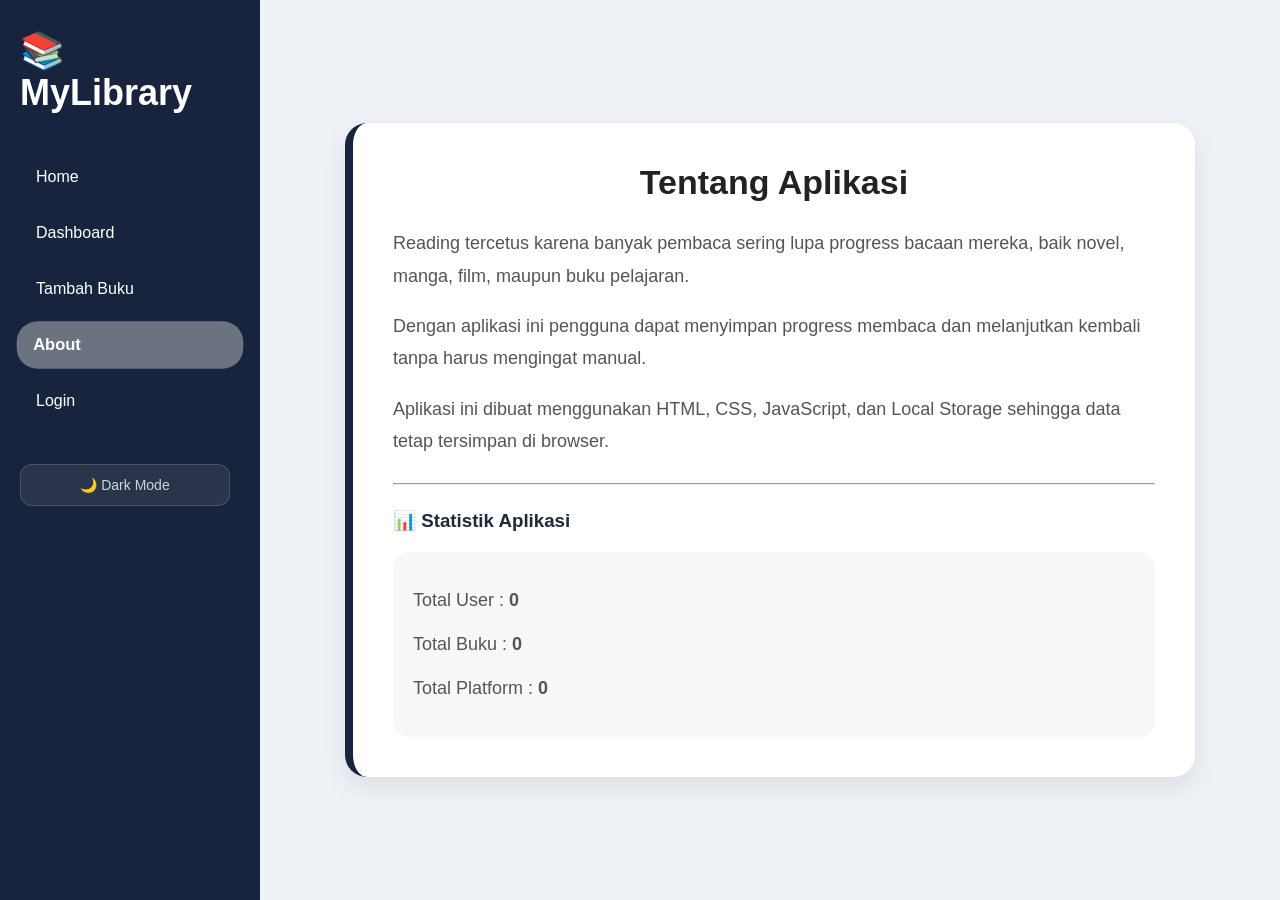
==== commit ba65bddb: "Perbaiki navigasi halaman detail buku" ====
--- a/about.html
+++ b/about.html
@@ -13,7 +13,6 @@
 
     <!-- Sidebar -->
     <div class="sidebar">
-
         <h1 class="logo">📚 MyLibrary</h1>
 
         <a href="index.html" class="menu">
@@ -28,10 +27,6 @@
             Tambah Buku
         </a>
 
-        <a href="detail-book.html" class="menu">
-            Detail Buku
-        </a>
-
         <a href="about.html" class="menu active">
             About
         </a>
@@ -41,20 +36,15 @@
         </a>
         
         <button class="dark-btn" onclick="toggleDarkMode()">
-      🌙 Dark Mode
+    🌙 Dark Mode
     </button>
-
     </div>
 
     <!-- Main Content -->
     <div class="main-content">
-
         <div class="about-container">
-
             <div class="about-card">
-
                 <h2>Tentang Aplikasi</h2>
-
                 <p>
                     Reading tercetus karena banyak pembaca sering lupa
                     progress bacaan mereka, baik novel, manga,
@@ -72,13 +62,10 @@
                     JavaScript, dan Local Storage sehingga data
                     tetap tersimpan di browser.
                 </p>
-
                 <hr style="margin:25px 0;">
-
                 <h3>📊 Statistik Aplikasi</h3>
 
                 <div class="about-stats">
-
                 <p>Total User :
                 <strong id="totalUser">0</strong></p>
 
@@ -87,14 +74,11 @@
 
                 <p>Total Platform :
                 <strong id="totalPlatform">0</strong></p>
+                </div>
+            </div>
+        </div>
+    </div>
 
-                </div>
-
-            </div>
-
-        </div>
-
-    </div>
     <script src="assets/js/script.js"></script>
 
 </body>
--- a/assets/css/style.css
+++ b/assets/css/style.css
@@ -1097,9 +1097,6 @@
   color:#555;
 }
 
-
-}
-
 .dark-btn:hover{
   transform:scale(1.03);
   background:#243252;
@@ -1178,11 +1175,9 @@
   margin-left: 260px;          
   width: calc(100% - 260px);   
   min-height: 100vh;           
-  
   display: flex;
   justify-content: center;    
   align-items: center;        
-  
   padding: 40px;              
 }
 
@@ -1209,16 +1204,11 @@
 .form-card input{
   width:100%;
   padding:15px;
-
   margin-bottom:18px;
-
   border:1px solid #dcdcdc;
   border-radius:12px;
-
   font-size:16px;
-
   outline:none;
-
   transition:0.3s;
 }
 
@@ -1300,7 +1290,7 @@
 }
 
 /* =========================
-   DETAIL PAGE (KODE BARU)
+  DETAIL PAGE (KODE BARU)
 ========================= */
 
 body.detail-page {
@@ -1374,6 +1364,45 @@
 .detail-item strong {
   color: #18243d;
   font-weight: 600;
+}
+
+/* DETAIL INPUT */
+.detail-input {
+    width: 180px;
+    padding: 8px 12px;
+    border-radius: 8px;
+    border: 1px solid #d1d5db;
+    font-size: 15px;
+    text-align: right;
+    transition: all .3s ease;
+}
+
+/* Mode lihat */
+.detail-input.view {
+    border: none;
+    background: transparent;
+    padding: 0;
+    font-weight: 600;
+    color: #18243d;
+    box-shadow: none;
+    outline: none;
+    pointer-events: none;
+    cursor: default;
+}
+
+/* Mode edit */
+.detail-input.edit {
+    background: #fff;
+    border: 1px solid #d1d5db;
+    color: #18243d;
+    pointer-events: auto;
+    cursor: text;
+}
+
+.detail-input:focus {
+    outline: none;
+    border-color: #18243d;
+    box-shadow: 0 0 6px rgba(24,36,61,.2);
 }
 
 /* BUTTON AREA */
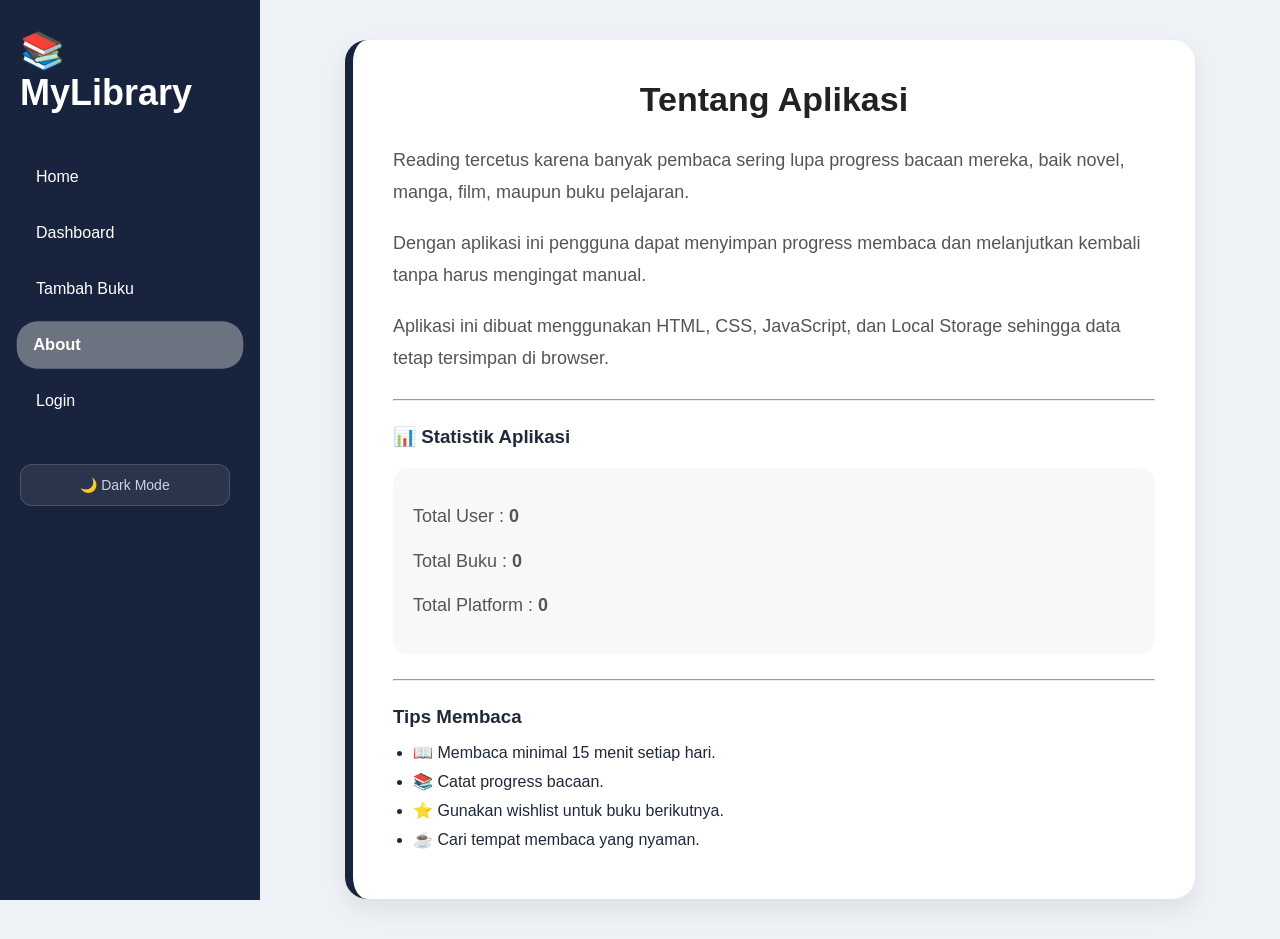
==== commit 1270ecbd: "tambah fitur" ====
--- a/about.html
+++ b/about.html
@@ -75,6 +75,16 @@
                 <p>Total Platform :
                 <strong id="totalPlatform">0</strong></p>
                 </div>
+
+                <hr style="margin:25px 0">
+
+                <h3>Tips Membaca</h3>
+                <ul class="tips">
+                <li>📖 Membaca minimal 15 menit setiap hari.</li>
+                <li>📚 Catat progress bacaan.</li>
+                <li>⭐ Gunakan wishlist untuk buku berikutnya.</li>
+                <li>☕ Cari tempat membaca yang nyaman.</li>
+                </ul>
             </div>
         </div>
     </div>
--- a/assets/css/style.css
+++ b/assets/css/style.css
@@ -1241,6 +1241,16 @@
   background:#243252;
   transform:translateY(-2px);
 }
+
+.btn-reset{
+    margin-top:10px;
+    background:#dc2626 !important;
+}
+
+.btn-reset:hover{
+    background:#b91c1c !important;
+}
+
 .dark-btn {
   display: flex;
   align-items: center;
@@ -1719,4 +1729,53 @@
 }
 body.dark-mode .about-stats{
 background:#2b2b2b;
+}
+
+
+/* ===== QUOTE BOX ===== */
+.quote-box{
+    max-width:900px;
+    margin:30px auto;
+    background:white;
+    padding:30px;
+    border-radius:20px;
+    text-align:center;
+    box-shadow:0 5px 20px rgba(0,0,0,.08);
+}
+
+.quote-box h2{
+    margin-bottom:15px;
+}
+
+.quote-box p{
+    font-size:18px;
+    margin-bottom:20px;
+}
+
+.quote-box button{
+    padding:12px 25px;
+    border:none;
+    background:#18243d;
+    color:white;
+    border-radius:12px;
+}
+
+
+/* ===== TIPS ===== */
+.tips{
+margin-top:15px;
+padding-left:20px;
+}
+.tips li{
+margin:10px 0;
+}
+
+
+/* ===== JUDUL COUNTER ===== */
+#judulCounter{
+display:block;
+margin-top:-8px;
+margin-bottom:15px;
+font-size:13px;
+color:#777;
 }
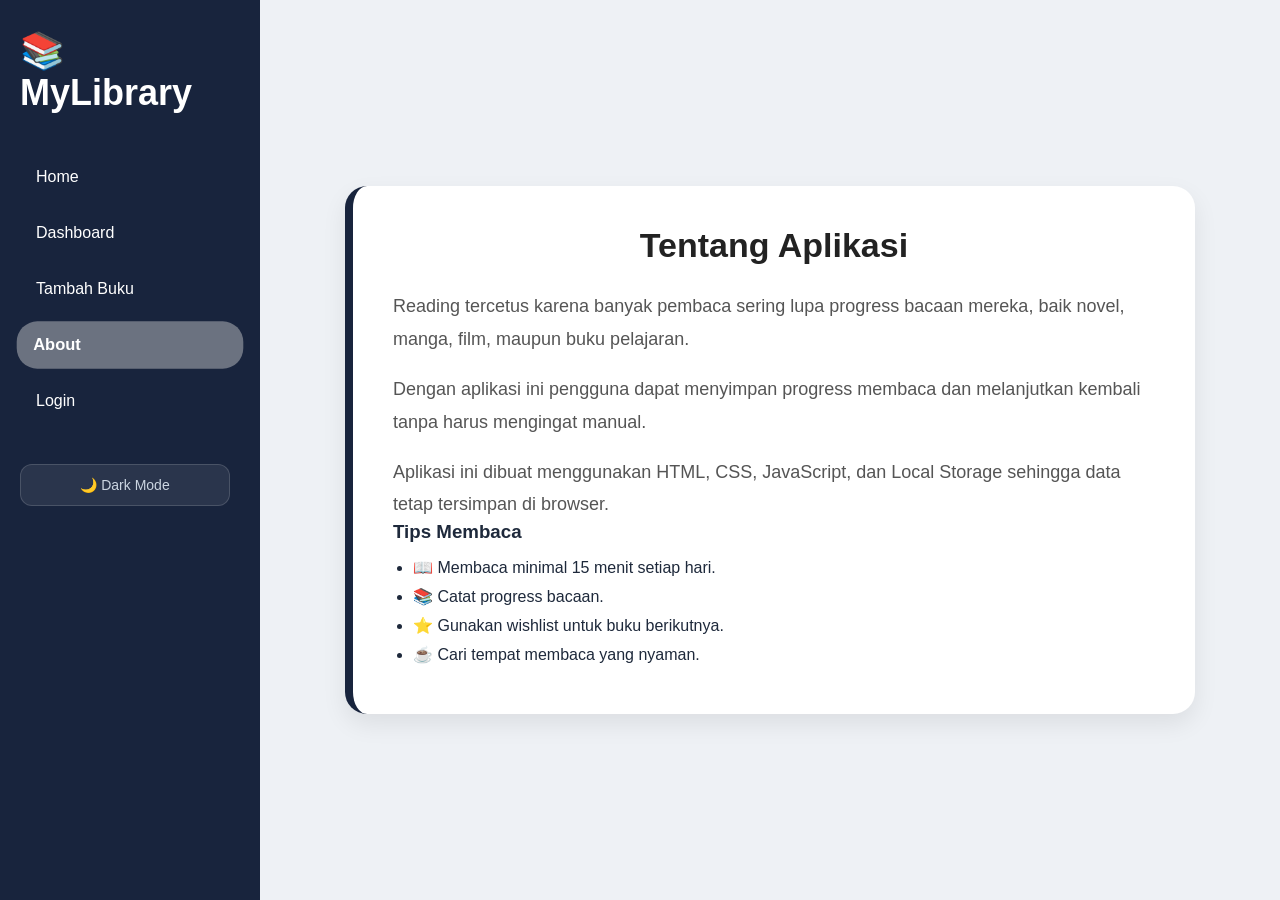
==== commit 0d61c21b: "revisian dari cia modified:   about.html 	modified:   assets/css/style.css 	modified:   assets/js/sc" ====
--- a/about.html
+++ b/about.html
@@ -62,21 +62,7 @@
                     JavaScript, dan Local Storage sehingga data
                     tetap tersimpan di browser.
                 </p>
-                <hr style="margin:25px 0;">
-                <h3>📊 Statistik Aplikasi</h3>
-
-                <div class="about-stats">
-                <p>Total User :
-                <strong id="totalUser">0</strong></p>
-
-                <p>Total Buku :
-                <strong id="totalBook">0</strong></p>
-
-                <p>Total Platform :
-                <strong id="totalPlatform">0</strong></p>
-                </div>
-
-                <hr style="margin:25px 0">
+                
 
                 <h3>Tips Membaca</h3>
                 <ul class="tips">
--- a/assets/css/style.css
+++ b/assets/css/style.css
@@ -610,8 +610,9 @@
 
 .topbar {
   display: flex;
-  justify-content: space-between;
-  align-items: center;
+  flex-direction:column;
+  align-items:flex-start;
+  gap:10px;
   background: white;
   padding: 22px 28px;
   border-radius: 22px;
@@ -1659,7 +1660,7 @@
 
 font-weight:bold;
 
-text-align:right;
+text-align:left;
 
 }
 
@@ -1778,4 +1779,20 @@
 margin-bottom:15px;
 font-size:13px;
 color:#777;
+}
+
+.first-book-link{
+    display:inline-block;
+    padding:12px 20px;
+    background:#18243d;
+    color:#fff;
+    border-radius:10px;
+    text-decoration:none;
+    font-weight:600;
+    transition:.3s;
+}
+
+.first-book-link:hover{
+    background:#243252;
+    transform:translateY(-2px);
 }
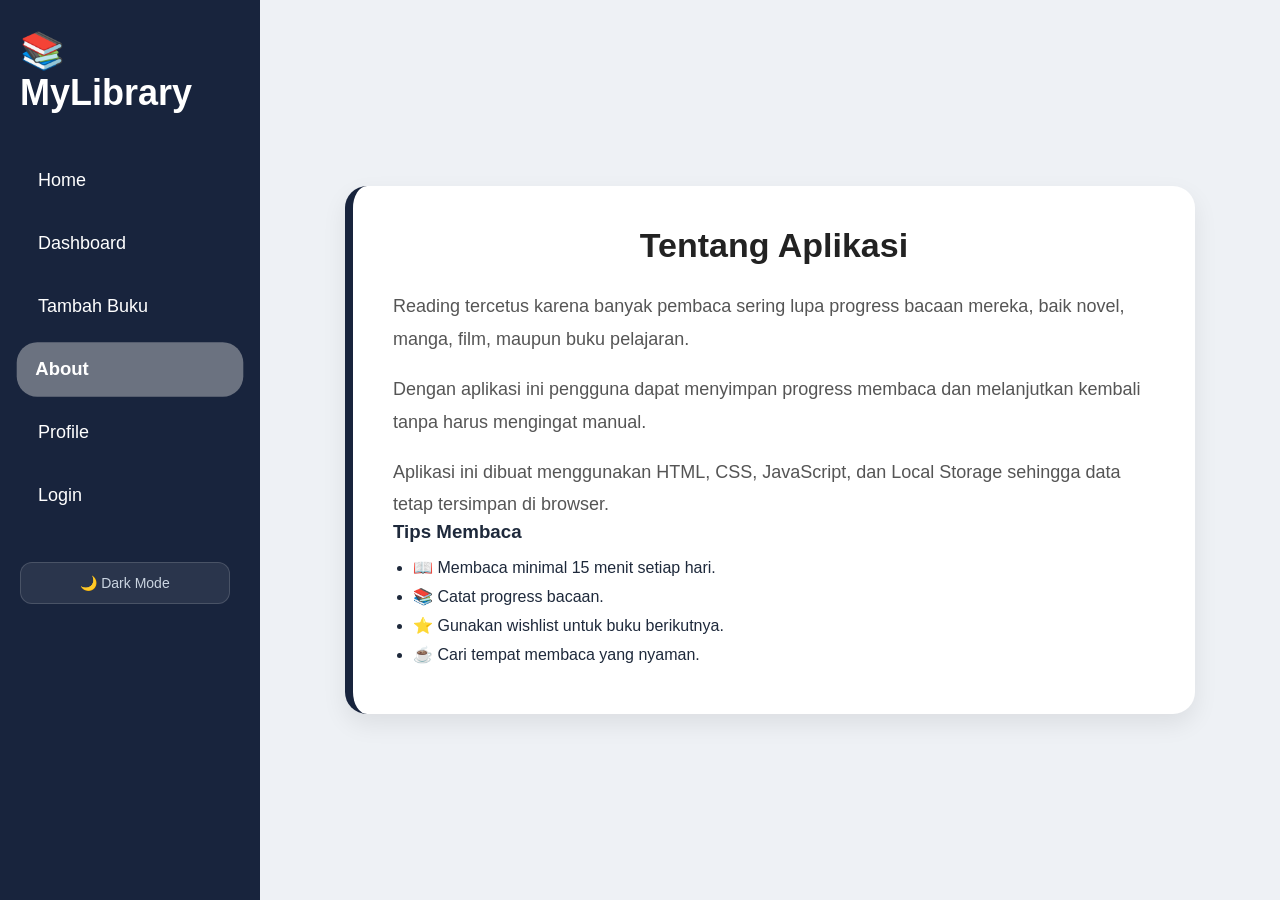
==== commit 962f87fa: "tambah menu profile" ====
--- a/about.html
+++ b/about.html
@@ -29,6 +29,10 @@
 
         <a href="about.html" class="menu active">
             About
+        </a>
+
+        <a href="profile.html" class="menu">
+            Profile
         </a>
 
         <a href="login.html" class="menu">
--- a/assets/css/style.css
+++ b/assets/css/style.css
@@ -1795,4 +1795,451 @@
 .first-book-link:hover{
     background:#243252;
     transform:translateY(-2px);
+}
+/* ===========================
+   QUICK ACTION
+=========================== */
+
+.quick-actions{
+    display:grid;
+    grid-template-columns:repeat(auto-fit,minmax(220px,1fr));
+    gap:18px;
+    margin-bottom:25px;
+}
+
+.quick-card{
+    display:flex;
+    align-items:center;
+    gap:15px;
+
+    background:#fff;
+    padding:20px;
+
+    border-radius:18px;
+
+    color:#18243d;
+    text-decoration:none;
+
+    box-shadow:0 8px 20px rgba(0,0,0,.06);
+
+    transition:.3s;
+}
+
+.quick-card span{
+    font-size:34px;
+}
+
+.quick-card h4{
+    margin-bottom:5px;
+    font-size:18px;
+}
+
+.quick-card p{
+    font-size:14px;
+    color:#666;
+}
+
+.quick-card:hover{
+    transform:translateY(-5px);
+    box-shadow:0 15px 30px rgba(0,0,0,.12);
+}
+
+body.dark-mode .quick-card{
+    background:#1e1e1e;
+}
+
+body.dark-mode .quick-card p{
+    color:#cbd5e1;
+}
+/* ==========================
+      PROGRESS RING
+========================== */
+
+.progress-card{
+
+    display:flex;
+    flex-direction:column;
+    align-items:center;
+
+}
+
+.progress-ring{
+
+    position:relative;
+
+    width:220px;
+    height:220px;
+
+    margin:20px auto;
+
+}
+
+.progress-ring canvas{
+
+    width:220px !important;
+    height:220px !important;
+
+}
+
+.progress-center{
+
+    position:absolute;
+
+    top:50%;
+    left:50%;
+
+    transform:translate(-50%,-50%);
+
+    display:flex;
+    justify-content:center;
+    align-items:center;
+
+    flex-direction:column;
+
+}
+
+.progress-center span{
+
+    font-size:34px;
+
+    font-weight:bold;
+
+    color:#18243d;
+
+}
+
+.progress-card p{
+
+    color:#666;
+
+    margin-top:15px;
+
+}
+
+body.dark-mode .progress-center span{
+
+    color:white;
+
+}
+
+
+
+/* ========================================================= */
+/* ==================== PROFILE PAGE ======================== */
+/* ========================================================= */
+
+.profile-card{
+    display:flex;
+    gap:40px;
+    align-items:flex-start;
+    background:#fff;
+    border-radius:20px;
+    padding:30px;
+    margin-top:30px;
+    box-shadow:0 8px 20px rgba(0,0,0,.08);
+}
+
+.profile-left{
+    width:250px;
+    text-align:center;
+}
+
+.profile-left img{
+    width:180px;
+    height:180px;
+    border-radius:50%;
+    object-fit:cover;
+    border:5px solid #4CAF50;
+    margin-bottom:15px;
+}
+
+.profile-left input[type=file]{
+    display:none;
+}
+
+#btnUpload{
+    width:100%;
+    padding:12px;
+    border:none;
+    border-radius:10px;
+    background:#4CAF50;
+    color:white;
+    cursor:pointer;
+    font-size:15px;
+    transition:.3s;
+}
+
+#btnUpload:hover{
+    background:#43a047;
+}
+
+.profile-right{
+    flex:1;
+}
+
+.profile-right .form-group{
+    margin-bottom:20px;
+}
+
+.profile-right label{
+    display:block;
+    margin-bottom:8px;
+    font-weight:600;
+}
+
+.profile-right input,
+.profile-right textarea,
+.target-card input,
+.target-card select{
+
+    width:100%;
+    padding:12px;
+    border:1px solid #ccc;
+    border-radius:10px;
+    font-size:15px;
+    outline:none;
+    transition:.3s;
+
+}
+
+.profile-right input:focus,
+.profile-right textarea:focus,
+.target-card input:focus,
+.target-card select:focus{
+
+    border-color:#4CAF50;
+
+}
+
+.profile-right textarea{
+
+    resize:vertical;
+
+}
+
+/* ========================================================= */
+
+.target-card{
+
+    margin-top:30px;
+    background:white;
+    border-radius:20px;
+    padding:25px;
+    box-shadow:0 8px 20px rgba(0,0,0,.08);
+
+}
+
+.target-card h2{
+
+    margin-bottom:20px;
+
+}
+
+.target-card .form-group{
+
+    margin-bottom:20px;
+
+}
+
+/* ========================================================= */
+
+.mini-statistic{
+
+    margin-top:30px;
+    background:white;
+    border-radius:20px;
+    padding:25px;
+    box-shadow:0 8px 20px rgba(0,0,0,.08);
+
+}
+
+.mini-statistic h2{
+
+    margin-bottom:20px;
+
+}
+
+.stat-grid{
+
+    display:grid;
+    grid-template-columns:repeat(auto-fit,minmax(180px,1fr));
+    gap:20px;
+
+}
+
+.stat-box{
+
+    text-align:center;
+    background:#f7f7f7;
+    padding:25px;
+    border-radius:15px;
+    transition:.3s;
+
+}
+
+.stat-box:hover{
+
+    transform:translateY(-5px);
+
+}
+
+.stat-box h3{
+
+    font-size:35px;
+    color:#4CAF50;
+    margin-bottom:10px;
+
+}
+
+.stat-box p{
+
+    color:#555;
+
+}
+
+/* ========================================================= */
+
+.button-profile{
+
+    display:flex;
+    gap:15px;
+    justify-content:flex-end;
+    margin-top:30px;
+
+}
+
+.button-profile button{
+
+    padding:12px 28px;
+    border:none;
+    border-radius:10px;
+    cursor:pointer;
+    font-size:15px;
+    transition:.3s;
+
+}
+
+#saveProfile{
+
+    background:#4CAF50;
+    color:white;
+
+}
+
+#saveProfile:hover{
+
+    background:#43a047;
+
+}
+
+#resetProfile{
+
+    background:#f44336;
+    color:white;
+
+}
+
+#resetProfile:hover{
+
+    background:#d32f2f;
+
+}
+
+/* ========================================================= */
+/* ====================== RESPONSIVE ======================== */
+/* ========================================================= */
+
+@media(max-width:900px){
+
+.profile-card{
+
+    flex-direction:column;
+    align-items:center;
+
+}
+
+.profile-left{
+
+    width:100%;
+
+}
+
+.profile-right{
+
+    width:100%;
+
+}
+
+.button-profile{
+
+    justify-content:center;
+
+}
+
+}
+
+/* =======================PROFILE SIDEBAR========================== */
+.profile-sidebar{
+    width:260px;
+    height:100vh;
+    padding:30px 20px;
+}
+
+.profile-sidebar .menu{
+    display:block;
+    padding:14px 16px;
+    margin:10px 0;
+    border-radius:14px;
+    transform:none !important;
+    font-size:16px;
+}
+
+.profile-sidebar .menu.active{
+    transform:none !important;
+    font-weight:600;
+}
+
+/* ================= PROFILE SIDEBAR ================= */
+
+body.profile-page .sidebar{
+    width:290px;
+    padding:35px 25px;
+}
+
+body.profile-page .main{
+    margin-left:330px;
+}
+
+
+/* ================= FONT PROFILE PAGE ================= */
+.menu{
+    display:block;
+    color:white;
+    text-decoration:none;
+    padding:16px 18px;
+    margin:10px 0;
+    border-radius:16px;
+    font-size:18px;
+    font-weight:400;          /* Normal */
+    transition:all .3s ease;
+}
+
+.menu:hover{
+    background:#4b5563;
+    border-radius:20px;
+}
+
+/* Menu yang sedang dibuka */
+.menu.active{
+    background:#6b7280;
+    border-radius:20px;
+    font-weight:700;          /* Hanya ini yang bold */
+}
+
+body.dark-mode .menu:hover{
+    background:#374151;
+}
+
+body.dark-mode .menu.active{
+    background:#4b5563;
 }
